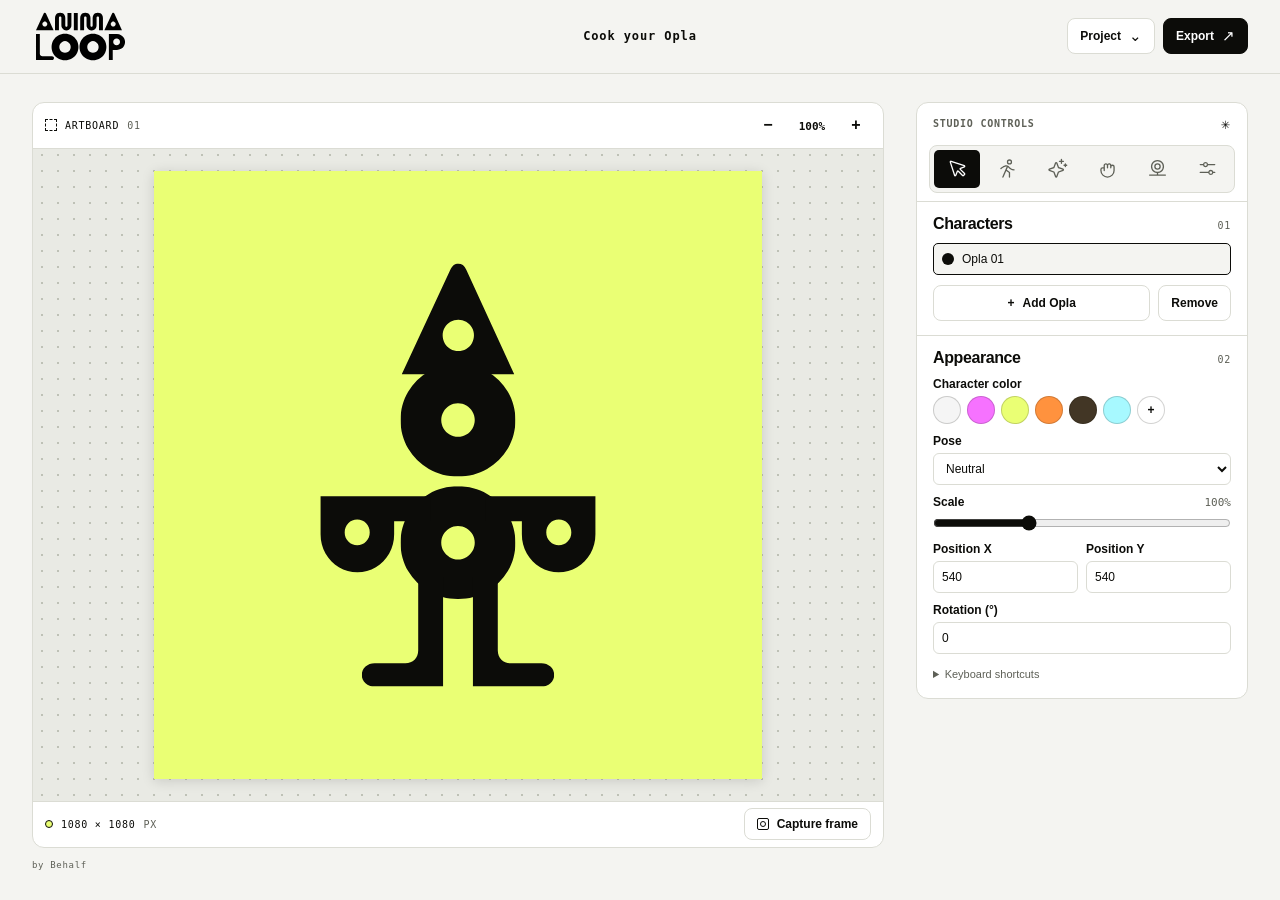
==== index.html @ 8331a2e6 "Publish ANIMALOOP Opla Studio" ====
<!doctype html>
<html lang="en">
<head>
  <meta charset="utf-8">
  <meta name="viewport" content="width=device-width, initial-scale=1">
  <meta name="description" content="Build, animate, and capture Opla festival key visuals.">
  <title>ANIMALOOP — Opla Studio</title>
  <link rel="stylesheet" href="./styles.css">
</head>
<body>
  <header class="topbar">
    <a class="brand" href="./" aria-label="Animaloop Studio">
      <img src="./src/logo.svg" alt="" width="104" height="54">
    </a>
    <h1 id="studio-title" class="header-caption mono">Cook your Opla</h1>
    <div class="header-actions">
      <details class="action-menu">
        <summary class="button">Project <span aria-hidden="true">⌄</span></summary>
        <div class="menu-content">
          <button type="button" id="project-open">Open project</button>
          <button type="button" id="project-save">Save project</button>
          <button type="button" id="reset-mode">Reset current tab</button>
          <button type="button" id="clear-scene">Remove all characters</button>
        </div>
      </details>
      <details class="action-menu">
        <summary class="button primary">Export <span aria-hidden="true">↗</span></summary>
        <div class="menu-content">
          <button type="button" id="export-svg">Download SVG</button>
          <button type="button" id="export-png">Download PNG</button>
        </div>
      </details>
    </div>
  </header>
  <main class="workspace">
    <section class="art-area" aria-label="Artboard">
      <div class="stage-card">
        <div class="stage-toolbar">
          <div class="artboard-name mono"><span class="frame-icon" aria-hidden="true"></span> ARTBOARD <span class="artboard-number">01</span></div>
          <div class="zoom-group">
            <button type="button" id="zoom-out" title="Zoom out" aria-label="Zoom out">−</button>
            <button type="button" id="zoom-reset" title="Reset zoom" aria-label="Reset zoom"><span id="zoom-value">100%</span></button>
            <button type="button" id="zoom-in" title="Zoom in" aria-label="Zoom in">+</button>
          </div>
        </div>
        <div id="viewport">
          <div class="stage-space">
            <div id="stage-wrap">
              <svg id="stage" xmlns="http://www.w3.org/2000/svg" viewBox="0 0 1080 1080" role="img" aria-label="Opla key visual"></svg>
            </div>
          </div>
        </div>
        <div class="stage-footer">
          <div class="stage-meta mono"><span class="signal"></span><span id="canvas-dimensions">1080 × 1080</span><span class="units">PX</span></div>
          <button type="button" class="button capture-button" id="capture"><span class="capture-icon" aria-hidden="true"></span> Capture frame</button>
        </div>
      </div>
      <div class="workspace-footer mono">
        <span>by Behalf</span>
        <div class="workspace-feedback">
          <span id="status" role="status" aria-live="polite"></span>
          <button type="button" id="undo-scene" hidden>Undo</button>
        </div>
      </div>
    </section>

    <aside class="inspector" aria-label="Editor controls">
      <div class="inspector-heading"><span class="eyebrow mono">STUDIO CONTROLS</span><span class="inspector-index mono">✳</span></div>
      <div id="tabs" class="tabs" role="tablist" aria-label="Editing mode">
        <button type="button" id="tab-place" role="tab" aria-label="Place" title="Place" aria-selected="true" aria-controls="panel-place" data-tab="place">
          <svg width="21" height="21" aria-hidden="true" focusable="false"><use href="./src/phosphor/tabs.svg#place"/></svg>
        </button>
        <button type="button" id="tab-walk" role="tab" aria-label="Walk" title="Walk" aria-selected="false" aria-controls="panel-walk" tabindex="-1" data-tab="walk">
          <svg width="21" height="21" aria-hidden="true" focusable="false"><use href="./src/phosphor/tabs.svg#walk"/></svg>
        </button>
        <button type="button" id="tab-effect" role="tab" aria-label="Effect" title="Effect" aria-selected="false" aria-controls="panel-effect" tabindex="-1" data-tab="effect">
          <svg width="21" height="21" aria-hidden="true" focusable="false"><use href="./src/phosphor/tabs.svg#effect"/></svg>
        </button>
        <button type="button" id="tab-physics" role="tab" aria-label="Physics" title="Physics" aria-selected="false" aria-controls="panel-physics" tabindex="-1" data-tab="physics">
          <svg width="21" height="21" aria-hidden="true" focusable="false"><use href="./src/phosphor/tabs.svg#physics"/></svg>
        </button>
        <button type="button" id="tab-camera" role="tab" aria-label="Camera" title="Camera" aria-selected="false" aria-controls="panel-camera" tabindex="-1" data-tab="camera">
          <svg width="21" height="21" aria-hidden="true" focusable="false"><use href="./src/phosphor/tabs.svg#camera"/></svg>
        </button>
        <button type="button" id="tab-settings" role="tab" aria-label="Settings" title="Settings" aria-selected="false" aria-controls="panel-settings" tabindex="-1" data-tab="settings">
          <svg width="21" height="21" aria-hidden="true" focusable="false"><use href="./src/phosphor/tabs.svg#settings"/></svg>
        </button>
      </div>

      <section id="panel-place" role="tabpanel" aria-labelledby="tab-place">
        <div class="control-section">
          <div class="section-title"><h2>Characters</h2><span class="section-index mono">01</span></div>
          <div class="item-list" id="character-list"></div>
          <div class="row-actions">
            <button type="button" class="button" id="add-character"><span aria-hidden="true">+</span> Add Opla</button>
            <button type="button" class="button" id="remove-character">Remove</button>
          </div>
        </div>
        <div class="control-section">
          <div class="section-title"><h2>Appearance</h2><span class="section-index mono">02</span></div>
          <div class="field">
            <span class="field-label" id="character-color-label">Character color</span>
            <div class="palette" id="character-palette" role="group" aria-labelledby="character-color-label"></div>
          </div>
          <label class="field">Pose
            <select id="pose"></select>
          </label>
          <label class="field"><span class="value-row">Scale <output id="scale-value" for="scale">100%</output></span>
            <input id="scale" type="range" min=".1" max="3" value="1" step=".01">
          </label>
          <div class="position-fields">
            <label class="field">Position X <input type="number" id="position-x" step="1" value="540"></label>
            <label class="field">Position Y <input type="number" id="position-y" step="1" value="540"></label>
          </div>
          <label class="field">Rotation (°) <input type="number" id="rotation" step="1" value="0"></label>
          <details class="shortcut-hint">
            <summary>Keyboard shortcuts</summary>
            <dl>
              <div><dt>Nudge</dt><dd><kbd>Arrow keys</kbd></dd></div>
              <div><dt>Nudge farther</dt><dd><kbd>Shift</kbd> + <kbd>Arrow keys</kbd></dd></div>
              <div><dt>Copy / Paste / Duplicate</dt><dd><kbd>Cmd / Ctrl</kbd> + <kbd>C / V / D</kbd></dd></div>
              <div><dt>Duplicate and move</dt><dd><kbd>Option / Alt</kbd> + drag</dd></div>
              <div><dt>Remove</dt><dd><kbd>Delete</kbd></dd></div>
              <div><dt>Undo</dt><dd><kbd>Cmd / Ctrl</kbd> + <kbd>Z</kbd></dd></div>
            </dl>
          </details>
        </div>
      </section>

      <section id="panel-walk" role="tabpanel" aria-labelledby="tab-walk" hidden>
        <div class="control-section">
          <div class="section-title"><h2>Walk cycle</h2><span class="section-index mono">01</span></div>
          <label class="field">Cycle
            <select id="walk-cycle"></select>
          </label>
          <label class="field"><span class="value-row">Speed <output id="walk-speed-value" for="walk-speed">1×</output></span>
            <input id="walk-speed" type="range" min=".25" max="2.5" step=".05" value="1">
          </label>
          <label class="field">Cycle position <input id="walk-frame" type="range" min="0" max="1000" step="1" value="0"></label>
          <label class="field">Direction
            <select id="walk-direction"></select>
          </label>
          <label class="field">Motion
            <select id="walk-motion">
              <option value="one-way">One way</option>
              <option value="oscillate">Back and forth</option>
            </select>
          </label>
          <label class="field"><span class="value-row">Travel angle <output id="walk-angle-value" for="walk-angle">0°</output></span>
            <input id="walk-angle" type="range" min="-180" max="180" step="1" value="0">
          </label>
          <label class="checkbox-field"><input id="walk-travel" type="checkbox" checked> Travel across artboard</label>
          <button id="walk-play" type="button" class="button primary wide">Play</button>
        </div>
        <div class="control-section">
          <div class="section-title"><h2>Walking stack</h2><span class="section-index mono">02</span></div>
          <div class="item-list" id="walk-list"></div>
          <div class="field">
            <span class="field-label" id="walker-color-label">New walker color</span>
            <div class="palette" id="walker-palette" role="group" aria-labelledby="walker-color-label"></div>
          </div>
          <button id="add-walker" type="button" class="button wide"><span aria-hidden="true">+</span> Add walker</button>
          <button id="walk-copy-place" type="button" class="button wide">Copy frame to Place <span aria-hidden="true">↗</span></button>
        </div>
      </section>

      <section id="panel-effect" role="tabpanel" aria-labelledby="tab-effect" hidden>
        <div class="control-section">
          <div class="section-title"><h2>Rendering</h2><span class="section-index mono">01</span></div>
          <label class="field">Effect
            <select id="effect"></select>
          </label>
          <label class="field"><span class="value-row">Amount <output id="effect-amount-value" for="effect-amount">4</output></span>
            <input id="effect-amount" type="range" min="1" max="50" step="1" value="4">
          </label>
          <div id="effect-parameters" class="parameter-fields"></div>
          <label class="field">Blend mode
            <select id="effect-blend">
              <option value="normal">Normal</option>
              <option value="multiply">Multiply</option>
              <option value="screen">Screen</option>
              <option value="overlay">Overlay</option>
              <option value="darken">Darken</option>
              <option value="lighten">Lighten</option>
              <option value="difference">Difference</option>
              <option value="exclusion">Exclusion</option>
            </select>
          </label>
          <label class="field">Filter
            <select id="effect-filter">
              <option value="none">None</option>
              <option value="particles">Particles</option>
              <option value="lofi">Lo-fi</option>
              <option value="dither">Dither</option>
              <option value="halftone">Halftone</option>
              <option value="scanlines">Scanlines</option>
              <option value="grain">Grain</option>
              <option value="ink-bleed">Ink bleed</option>
            </select>
          </label>
          <label class="field"><span class="value-row">Filter strength <output id="effect-filter-strength-value" for="effect-filter-strength">4</output></span>
            <input id="effect-filter-strength" type="range" min="1" max="20" step="1" value="4">
          </label>
          <label class="field">Cycle position <input id="effect-frame" type="range" min="0" max="1000" step="1" value="0"></label>
          <button id="effect-play" type="button" class="button primary wide">Play</button>
        </div>
      </section>

      <section id="panel-physics" role="tabpanel" aria-labelledby="tab-physics" hidden>
        <div class="control-section">
          <div class="section-title"><h2>Physics</h2><span class="section-index mono">04</span></div>
          <p class="control-note">Grab Opla anywhere on the artboard. Swing it, let it drop, or flick to throw.</p>
          <label class="field"><span class="value-row">Gravity <output id="physics-gravity-value" for="physics-gravity">1×</output></span>
            <input id="physics-gravity" type="range" min="0" max="2" step=".05" value="1">
          </label>
          <label class="field"><span class="value-row">Bounce <output id="physics-bounce-value" for="physics-bounce">55%</output></span>
            <input id="physics-bounce" type="range" min="0" max="1" step=".05" value=".55">
          </label>
          <label class="checkbox-field"><input id="physics-pile" type="checkbox"> Stack characters on impact</label>
          <label class="checkbox-field"><input id="physics-puppet" type="checkbox"> Swing arms and legs</label>
          <label class="checkbox-field"><input id="physics-drop-copies" type="checkbox"> Click to add Opla</label>
          <div class="row-actions">
            <button id="physics-reset" type="button" class="button">Reset physics</button>
            <button id="physics-remove" type="button" class="button">Remove selected Opla</button>
          </div>
        </div>
      </section>

      <section id="panel-camera" role="tabpanel" aria-labelledby="tab-camera" hidden>
        <div class="control-section">
          <div class="section-title"><h2>Camera</h2><span class="section-index mono">05</span></div>
          <p class="control-note">Move in front of your camera to puppeteer the selected Opla. Step back so your arms and legs are in view.</p>
          <div id="camera-preview" class="camera-preview" hidden>
            <video id="camera-video" aria-label="Mirrored webcam preview" muted autoplay playsinline></video>
          </div>
          <p id="camera-status" class="camera-status mono" role="status" aria-live="polite">Camera off</p>
          <label class="checkbox-field"><input id="camera-auto-zoom" type="checkbox" checked> Auto zoom</label>
          <label class="field"><span class="value-row">Sensitivity <output id="camera-sensitivity-value" for="camera-sensitivity">1×</output></span>
            <input id="camera-sensitivity" type="range" min=".25" max="2" step=".05" value="1">
          </label>
          <div class="row-actions">
            <button id="camera-start" type="button" class="button primary">Start camera</button>
            <button id="camera-stop" type="button" class="button" disabled>Stop</button>
          </div>
        </div>
      </section>

      <section id="panel-settings" role="tabpanel" aria-labelledby="tab-settings" hidden>
        <div class="control-section">
          <div class="section-title"><h2>Artboard</h2><span class="section-index mono">06</span></div>
          <div class="field">
            <span class="field-label" id="background-color-label">Background color</span>
            <div class="palette" id="background-palette" role="group" aria-labelledby="background-color-label"></div>
          </div>
          <label class="field">Canvas size
            <select id="canvas-size">
              <option value="1080x1080">Square · 1080 × 1080</option>
              <option value="1080x1350">Portrait · 1080 × 1350</option>
              <option value="1920x1080">Landscape · 1920 × 1080</option>
              <option value="1080x1920">Story · 1080 × 1920</option>
              <option value="custom">Custom</option>
            </select>
          </label>
          <form id="canvas-custom" class="position-fields" hidden>
            <label class="field">Width (px) <input type="number" id="canvas-width" required min="128" max="4096" step="1" value="1080"></label>
            <label class="field">Height (px) <input type="number" id="canvas-height" required min="128" max="4096" step="1" value="1080"></label>
            <button type="submit" class="button">Apply size</button>
          </form>
          <label class="checkbox-field"><input id="settings-transparent" type="checkbox"> Transparent background</label>
          <label class="checkbox-field"><input id="show-guides" type="checkbox" checked> Show workspace grid</label>
          <label class="checkbox-field"><input id="settings-snap" type="checkbox"> Snap to grid</label>
          <label class="field">Grid size (px)
            <input id="settings-grid-size" type="number" min="4" max="128" step="1" value="16">
          </label>
        </div>
      </section>
    </aside>
  </main>
  <script type="module" src="./app.js"></script>
</body>
</html>
---- styles.css ----
/* Foundations adapted from Open Design's Minimal system. */
:root {
  color-scheme: light;
  --ink: #0c0c09;
  --surface: #f4f4f1;
  --paper: #fff;
  --muted: #5e6057;
  --line: #dbdcd4;
  --lime: #eaff74;
  --sans: "Open Sans", Arial, sans-serif;
  --display: Inter, Arial, sans-serif;
  --mono: Inconsolata, "SFMono-Regular", Consolas, monospace;
  --radius: 8px;
  font-family: var(--sans);
  color: var(--ink);
  background: var(--surface);
  font-synthesis: none;
}

*, *::before, *::after { box-sizing: border-box; }
[hidden] { display: none !important; }
body { margin: 0; }
a { color: inherit; }
button, input, select { font: inherit; color: inherit; }
button, summary, select, input[type="range"], input[type="color"], input[type="checkbox"] { cursor: pointer; }
button:disabled { opacity: .4; cursor: default; }
:where(button, summary, select, input, a):focus-visible { outline: 2px solid #312c85; outline-offset: 3px; }
.mono { font-family: var(--mono); letter-spacing: .075em; }

.topbar {
  position: relative;
  z-index: 2;
  display: grid;
  grid-template-columns: 1fr auto 1fr;
  align-items: center;
  gap: 24px;
  min-height: 72px;
  padding: 12px 32px;
  border-bottom: 1px solid var(--line);
}

.brand { display: inline-flex; align-items: center; justify-self: start; }
.brand img { display: block; width: 94px; height: auto; }
.header-caption { margin: 0; font-size: 12px; font-weight: 700; white-space: nowrap; }
.header-actions { display: flex; gap: 8px; justify-self: end; }
.button {
  display: inline-flex;
  align-items: center;
  justify-content: center;
  gap: 8px;
  min-height: 36px;
  padding: 6px 12px;
  border: 1px solid var(--line);
  border-radius: var(--radius);
  background: var(--paper);
  font-size: 12px;
  font-weight: 700;
  white-space: nowrap;
  transition: background 150ms ease, border-color 150ms ease;
}
.button:hover:not(:disabled) { background: var(--surface); border-color: var(--ink); }
.primary { color: var(--paper); background: var(--ink); border-color: var(--ink); }
.primary:hover:not(:disabled) { background: #36372f; }
.action-menu { position: relative; }
.action-menu summary { list-style: none; }
.action-menu summary::-webkit-details-marker { display: none; }
.action-menu summary span { font-size: 15px; }
.menu-content {
  position: absolute;
  z-index: 4;
  top: calc(100% + 8px);
  right: 0;
  min-width: 156px;
  padding: 4px;
  border: 1px solid var(--line);
  border-radius: var(--radius);
  background: var(--paper);
  box-shadow: 0 8px 20px #0c0c0914;
}
.menu-content button { display: block; width: 100%; text-align: left; padding: 8px 12px; border: 0; border-radius: 4px; background: transparent; font-size: 12px; }
.menu-content button:hover { background: var(--surface); }
#reset-mode { border-top: 1px solid var(--line); margin-top: 4px; }

.workspace { display: grid; grid-template-columns: minmax(0, 1fr) 332px; gap: 32px; align-items: start; padding: 28px 32px 24px; max-width: 1600px; margin: auto; }
.art-area { min-width: 0; }
.eyebrow { display: flex; align-items: center; gap: 8px; color: var(--muted); font-size: 10px; font-weight: 700; margin: 0; }
.signal { width: 8px; height: 8px; flex: 0 0 8px; display: inline-block; border-radius: 50%; background: var(--lime); border: 1px solid var(--ink); }

.stage-card { border: 1px solid var(--line); border-radius: 12px; overflow: clip; background: var(--paper); }
.stage-toolbar, .stage-footer { min-height: 46px; display: flex; align-items: center; justify-content: space-between; gap: 12px; padding: 6px 12px; }
.stage-toolbar { border-bottom: 1px solid var(--line); }
.stage-footer { border-top: 1px solid var(--line); }
.artboard-name, .stage-meta { display: inline-flex; align-items: center; gap: 8px; font-size: 10px; white-space: nowrap; }
.artboard-number, .units { color: var(--muted); }
.frame-icon, .capture-icon { display: inline-block; flex: none; width: 12px; height: 12px; border: 1px dashed currentColor; }
.capture-icon { border-style: solid; border-radius: 2px; position: relative; }
.capture-icon::after { content: ""; position: absolute; inset: 2px; border: 1px solid currentColor; border-radius: 50%; }
.capture-button { min-height: 32px; }
.zoom-group { display: flex; align-items: center; gap: 2px; }
.zoom-group button { min-width: 30px; min-height: 28px; padding: 4px 6px; border: 0; border-radius: 4px; background: transparent; font-weight: 700; }
.zoom-group button:hover { background: var(--surface); }
#zoom-value { display: inline-block; min-width: 42px; font-family: var(--mono); font-size: 11px; }

#viewport {
  overflow: auto;
  background-color: #e9eae4;
  background-image: radial-gradient(#bec1b6 0.75px, transparent 0.75px);
  background-size: var(--workspace-grid-size, 16px) var(--workspace-grid-size, 16px);
  background-position: center;
  height: clamp(340px, calc(100svh - 248px), 780px);
  container-type: size;
}
#canvas-custom button { grid-column: 1 / -1; }
#stage[data-mode="camera"] [data-character] { cursor: pointer; }
#viewport[data-guides="false"] { background-image: none; }
.stage-space { display: grid; place-items: center; min-width: 100%; min-height: 100%; padding: 22px; width: max-content; }
#stage-wrap {
  --stage-ratio: 1 / 1;
  --stage-aspect: 1;
  --view-zoom: 1;
  width: calc(min(100cqw - 44px, (100cqh - 44px) * var(--stage-aspect)) * var(--view-zoom));
  aspect-ratio: var(--stage-ratio);
  background: var(--lime);
  box-shadow: 0 2px 12px #0c0c0924;
}
#stage-wrap[data-transparent="true"] {
  background: repeating-conic-gradient(#f4f4f1 0% 25%, #e1e2da 0% 50%) 0 0 / 16px 16px;
}
#stage { width: 100%; height: 100%; display: block; touch-action: none; }
#stage[data-mode="place"] { overflow: visible; }
#stage[data-mode="place"] [data-character],
#stage[data-mode="physics"] [data-character] { cursor: grab; }
#stage[data-dragging="true"] [data-character] { cursor: grabbing; }
.selection-box { pointer-events: none; fill: none; stroke: #312c85; stroke-width: 1; vector-effect: non-scaling-stroke; }
.scale-handle { fill: var(--paper); stroke: #312c85; stroke-width: 1.5; vector-effect: non-scaling-stroke; cursor: nwse-resize; }
.scale-handle:hover { fill: #312c85; }
.scale-handle[data-corner="ne"], .scale-handle[data-corner="sw"] { cursor: nesw-resize; }
.rotation-stem { pointer-events: none; stroke: #312c85; stroke-width: 1; vector-effect: non-scaling-stroke; }
.rotation-handle { fill: var(--paper); stroke: #312c85; stroke-width: 1.5; vector-effect: non-scaling-stroke; cursor: grab; }
.rotation-handle:hover { fill: #312c85; }
.rotation-handle:active { cursor: grabbing; }
.workspace-footer { display: flex; justify-content: space-between; gap: 8px; align-items: baseline; margin: 12px 0 0; font-size: 9px; color: var(--muted); }
.workspace-feedback { display: flex; align-items: baseline; gap: 8px; }
#status { text-align: center; color: var(--ink); }
#undo-scene { min-height: 24px; padding: 2px 6px; border: 0; border-radius: 4px; background: transparent; font-weight: 700; text-decoration: underline; }
#undo-scene:hover { background: var(--paper); }

.inspector { background: var(--paper); border: 1px solid var(--line); border-radius: 12px; min-width: 0; }
.inspector-heading { min-height: 42px; display: flex; align-items: center; justify-content: space-between; gap: 12px; padding: 0 16px; }
.inspector-index { font-size: 15px; }
.tabs { display: grid; grid-template-columns: repeat(6, minmax(0, 1fr)); gap: 4px; background: var(--surface); margin: 0 12px 8px; padding: 4px; border: 1px solid var(--line); border-radius: var(--radius); }
.tabs button { display: grid; place-items: center; min-height: 38px; padding: 4px; background: transparent; border: 0; border-radius: 5px; color: var(--muted); transition: color 150ms ease, background 150ms ease; }
.tabs svg { display: block; fill: currentColor; }
.tabs button:hover { color: var(--ink); }
.tabs button[aria-selected="true"], .tabs button.active { color: var(--paper); background: var(--ink); }
.control-section { display: grid; gap: 10px; padding: 12px 16px 14px; border-top: 1px solid var(--line); }
.section-title { display: flex; justify-content: space-between; align-items: baseline; gap: 8px; }
.section-title h2 { margin: 0; font: 750 16px/1.2 var(--display); letter-spacing: -.025em; }
.section-index { font-size: 10px; color: var(--muted); }
.control-note { margin: 0; color: var(--muted); font-size: 12px; line-height: 1.5; }
.shortcut-hint { color: var(--muted); font-size: 11px; }
.shortcut-hint summary { padding-block: 4px; }
.shortcut-hint dl { display: grid; gap: 6px; margin: 4px 0 0; }
.shortcut-hint dl div { display: flex; flex-wrap: wrap; justify-content: space-between; gap: 4px 8px; }
.shortcut-hint dd { margin: 0; }
.shortcut-hint kbd { font: inherit; color: var(--ink); }
.parameter-fields { display: grid; gap: 10px; }
.parameter-fields:empty { display: none; }
.camera-preview { overflow: hidden; border: 1px solid var(--line); border-radius: var(--radius); background: var(--surface); }
.camera-preview video { display: block; width: 100%; aspect-ratio: 4 / 3; object-fit: contain; transform: scaleX(-1); }
.camera-status { margin: 0; color: var(--muted); font-size: 10px; line-height: 1.4; }
.row-actions { display: flex; gap: 8px; }
.row-actions button:first-child { flex: 1; }
.wide { width: 100%; }

.item-list { display: grid; gap: 4px; }
.item-list:empty { display: none; }
.item-row { display: flex; gap: 4px; }
.item-list :where(button, .item-select) { min-height: 32px; font-size: 12px; }
.item-list :where(.item-select, button[aria-pressed]) { display: flex; align-items: center; gap: 8px; width: 100%; padding: 6px 8px; text-align: left; border: 1px solid var(--line); border-radius: 5px; background: var(--paper); }
.item-list :where(.item-select[aria-pressed="true"], .item-select[aria-current="true"], .item-select[data-active="true"], .item-select.active) { border-color: var(--ink); background: var(--surface); }
.item-dot { width: 12px; height: 12px; border-radius: 50%; border: 1px solid #0c0c0930; background: var(--swatch); }
.item-remove { flex: 0 0 32px; border: 1px solid var(--line); border-radius: 5px; background: var(--paper); }
.item-remove:hover { border-color: var(--ink); background: var(--surface); }
.walker-speed { flex: 0 0 auto; align-self: center; display: flex; align-items: center; gap: 4px; color: var(--muted); font-size: 10px; white-space: nowrap; }
.walker-speed:is(input, select), .walker-speed :is(input, select) { width: 66px; }
.empty-list { margin: 0; color: var(--muted); font-size: 12px; }
.field { display: grid; gap: 5px; min-width: 0; margin: 0; font-size: 12px; font-weight: 600; }
.value-row { display: flex; justify-content: space-between; align-items: baseline; gap: 4px; }
output { font: 500 11px/1 var(--mono); color: var(--muted); }
.position-fields { display: grid; grid-template-columns: repeat(2, minmax(0, 1fr)); gap: 8px; }
select, input[type="number"] { min-width: 0; width: 100%; min-height: 32px; border: 1px solid var(--line); border-radius: 6px; background: var(--paper); padding: 4px 8px; font-size: 12px; font-weight: 400; }
input[type="range"] { width: 100%; accent-color: var(--ink); margin: 0; min-height: 18px; }
.checkbox-field { display: flex; align-items: center; gap: 8px; font-size: 12px; }
input[type="checkbox"] { accent-color: var(--ink); }

.palette { display: flex; flex-wrap: wrap; align-items: center; gap: 6px; }
.palette button, .palette input[type="color"], .custom-color { display: grid; place-items: center; width: 28px; height: 28px; padding: 0; border: 1px solid #0c0c092e; border-radius: 50%; background: var(--swatch, var(--paper)); }
.palette button[aria-pressed="true"], .palette button.selected, .palette button.active { outline: 1px solid var(--ink); outline-offset: 2px; }
.palette button:hover { border-color: var(--ink); }
.palette input[type="color"] { appearance: none; overflow: hidden; }
.palette input[type="color"]::-webkit-color-swatch-wrapper { padding: 3px; }
.palette input[type="color"]::-webkit-color-swatch { border-radius: 50%; border: 0; }
.palette input[type="color"]::-moz-color-swatch { border-radius: 50%; border: 0; }
.custom-color { cursor: pointer; position: relative; }
.custom-color input[type="color"] { position: absolute; inset: 0; margin: 0; opacity: 0; }
.custom-color:has(:focus-visible) { outline: 2px solid #312c85; outline-offset: 3px; }
.custom-color:has(:disabled) { opacity: .4; cursor: default; }

@media (max-width: 980px) {
  .workspace { gap: 20px; padding: 24px; grid-template-columns: minmax(0, 1fr) 288px; }
  .topbar { padding-inline: 24px; }
}
@media (max-width: 740px) {
  .topbar { min-height: 60px; gap: 8px; padding: 8px 12px; }
  .header-caption { font-size: 10px; }
  .brand img { width: 78px; }
  .workspace { grid-template-columns: minmax(0, 1fr); gap: 20px; padding: 20px 12px; }
  #viewport { height: clamp(280px, 56svh, 510px); }
  .workspace-footer { font-size: 8px; }
}
@media (max-width: 390px) {
  .brand img { width: 54px; }
  .header-caption { font-size: 9px; letter-spacing: .01em; }
  .header-actions { gap: 4px; }
  .header-actions .button { gap: 4px; padding-inline: 8px; font-size: 11px; }
}
@media (prefers-reduced-motion: reduce) {
  *, *::before, *::after { transition-duration: .01ms !important; }
}
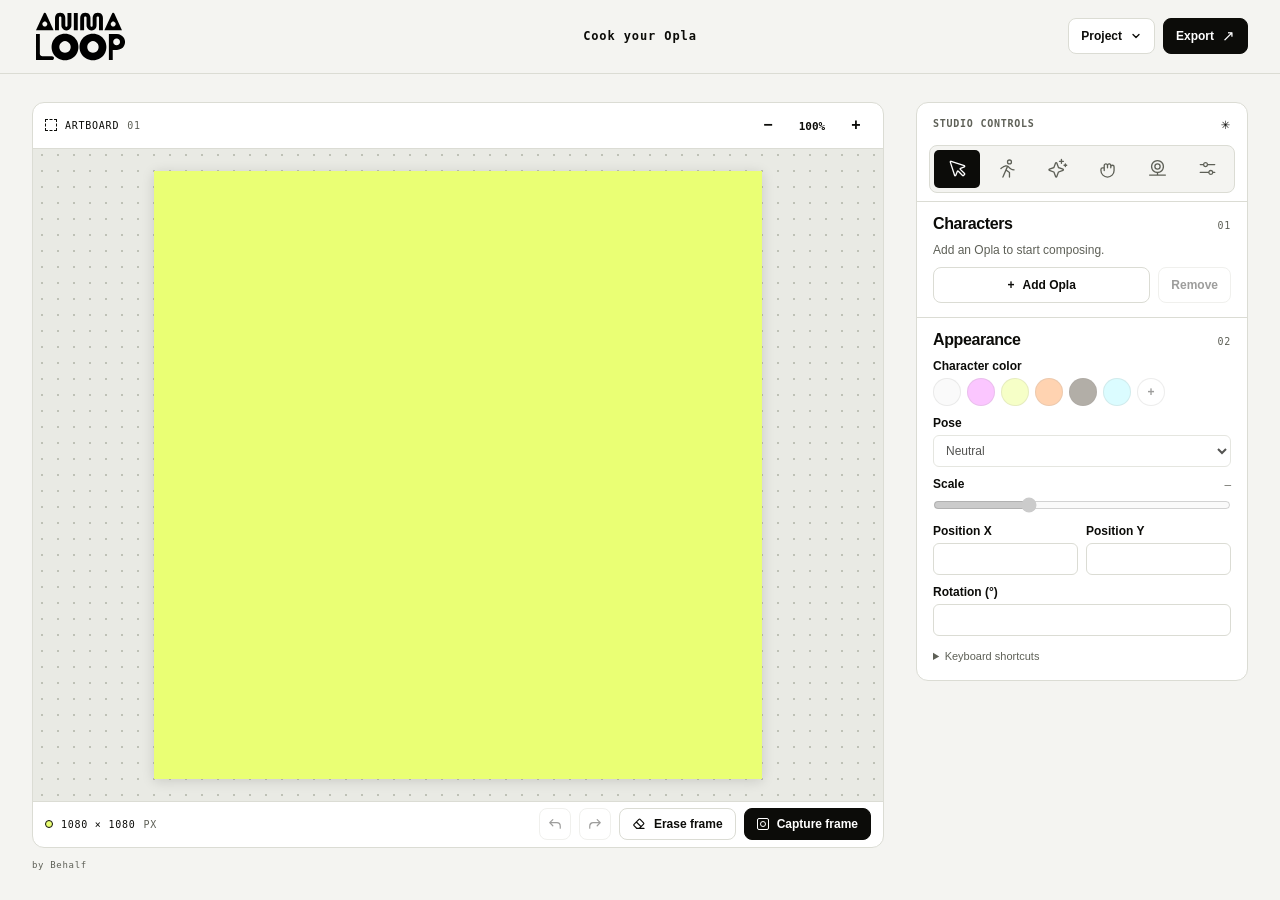
==== commit f97849a7: "Refine camera modes and artboard controls" ====
--- a/index.html
+++ b/index.html
@@ -15,7 +15,7 @@
     <h1 id="studio-title" class="header-caption mono">Cook your Opla</h1>
     <div class="header-actions">
       <details class="action-menu">
-        <summary class="button">Project <span aria-hidden="true">⌄</span></summary>
+        <summary class="button">Project <svg class="project-chevron" width="12" height="12" viewBox="0 0 12 12" fill="none" stroke="currentColor" stroke-width="1.35" stroke-linecap="round" stroke-linejoin="round" aria-hidden="true" focusable="false"><path d="m3 4.5 3 3 3-3"/></svg></summary>
         <div class="menu-content">
           <button type="button" id="project-open">Open project</button>
           <button type="button" id="project-save">Save project</button>
@@ -52,14 +52,25 @@
         </div>
         <div class="stage-footer">
           <div class="stage-meta mono"><span class="signal"></span><span id="canvas-dimensions">1080 × 1080</span><span class="units">PX</span></div>
-          <button type="button" class="button capture-button" id="capture"><span class="capture-icon" aria-hidden="true"></span> Capture frame</button>
+          <div class="frame-actions">
+            <button type="button" class="button history-button" id="undo-scene" aria-label="Undo" title="Undo" disabled>
+              <svg width="14" height="14" viewBox="0 0 16 16" fill="none" stroke="currentColor" stroke-width="1.35" stroke-linecap="round" stroke-linejoin="round" aria-hidden="true" focusable="false"><path d="M5.5 3 2 6.5 5.5 10M2 6.5h8a4 4 0 0 1 4 4v2.25"/></svg>
+            </button>
+            <button type="button" class="button history-button" id="redo-scene" aria-label="Redo" title="Redo" disabled>
+              <svg width="14" height="14" viewBox="0 0 16 16" fill="none" stroke="currentColor" stroke-width="1.35" stroke-linecap="round" stroke-linejoin="round" aria-hidden="true" focusable="false"><path d="m10.5 3 3.5 3.5-3.5 3.5M14 6.5H6a4 4 0 0 0-4 4v2.25"/></svg>
+            </button>
+            <button type="button" class="button capture-button" id="erase-frame">
+              <svg class="erase-frame-icon" width="14" height="14" viewBox="0 0 16 16" fill="none" stroke="currentColor" stroke-width="1.35" stroke-linecap="round" stroke-linejoin="round" aria-hidden="true" focusable="false"><path d="M2.3 9.8a1 1 0 0 1 0-1.4l5.6-5.6a1 1 0 0 1 1.4 0l3.9 3.9a1 1 0 0 1 0 1.4l-5 5H5.6zM5 5.7l5.3 5.3M8.2 13.1h5.5"/></svg>
+              Erase frame
+            </button>
+            <button type="button" class="button primary capture-button" id="capture"><span class="capture-icon" aria-hidden="true"></span> Capture frame</button>
+          </div>
         </div>
       </div>
       <div class="workspace-footer mono">
         <span>by Behalf</span>
         <div class="workspace-feedback">
           <span id="status" role="status" aria-live="polite"></span>
-          <button type="button" id="undo-scene" hidden>Undo</button>
         </div>
       </div>
     </section>
@@ -229,7 +240,18 @@
       <section id="panel-camera" role="tabpanel" aria-labelledby="tab-camera" hidden>
         <div class="control-section">
           <div class="section-title"><h2>Camera</h2><span class="section-index mono">05</span></div>
-          <p class="control-note">Move in front of your camera to puppeteer the selected Opla. Step back so your arms and legs are in view.</p>
+          <p class="control-note">Step back so your arms and legs are in view. Mirror follows your position in the camera, Center keeps one Opla in the middle, and Scene moves all Oplas from Place together.</p>
+          <label class="field">Composition
+            <select id="camera-composition">
+              <option value="mirror">Mirror</option>
+              <option value="center">Center</option>
+              <option value="scene">Scene</option>
+            </select>
+          </label>
+          <div class="field" id="camera-color-field">
+            <span class="field-label" id="camera-color-label">Opla color</span>
+            <div class="palette" id="camera-palette" role="group" aria-labelledby="camera-color-label"></div>
+          </div>
           <div id="camera-preview" class="camera-preview" hidden>
             <video id="camera-video" aria-label="Mirrored webcam preview" muted autoplay playsinline></video>
           </div>
--- a/styles.css
+++ b/styles.css
@@ -65,6 +65,7 @@
 .action-menu summary { list-style: none; }
 .action-menu summary::-webkit-details-marker { display: none; }
 .action-menu summary span { font-size: 15px; }
+.project-chevron { display: block; flex: none; }
 .menu-content {
   position: absolute;
   z-index: 4;
@@ -89,13 +90,16 @@
 .stage-card { border: 1px solid var(--line); border-radius: 12px; overflow: clip; background: var(--paper); }
 .stage-toolbar, .stage-footer { min-height: 46px; display: flex; align-items: center; justify-content: space-between; gap: 12px; padding: 6px 12px; }
 .stage-toolbar { border-bottom: 1px solid var(--line); }
-.stage-footer { border-top: 1px solid var(--line); }
+.stage-footer { border-top: 1px solid var(--line); flex-wrap: wrap; }
 .artboard-name, .stage-meta { display: inline-flex; align-items: center; gap: 8px; font-size: 10px; white-space: nowrap; }
 .artboard-number, .units { color: var(--muted); }
 .frame-icon, .capture-icon { display: inline-block; flex: none; width: 12px; height: 12px; border: 1px dashed currentColor; }
 .capture-icon { border-style: solid; border-radius: 2px; position: relative; }
 .capture-icon::after { content: ""; position: absolute; inset: 2px; border: 1px solid currentColor; border-radius: 50%; }
 .capture-button { min-height: 32px; }
+.frame-actions { display: flex; flex-wrap: wrap; gap: 8px; margin-inline-start: auto; }
+.history-button { width: 32px; min-height: 32px; padding: 0; }
+.erase-frame-icon { display: block; flex: none; }
 .zoom-group { display: flex; align-items: center; gap: 2px; }
 .zoom-group button { min-width: 30px; min-height: 28px; padding: 4px 6px; border: 0; border-radius: 4px; background: transparent; font-weight: 700; }
 .zoom-group button:hover { background: var(--surface); }
@@ -111,7 +115,6 @@
   container-type: size;
 }
 #canvas-custom button { grid-column: 1 / -1; }
-#stage[data-mode="camera"] [data-character] { cursor: pointer; }
 #viewport[data-guides="false"] { background-image: none; }
 .stage-space { display: grid; place-items: center; min-width: 100%; min-height: 100%; padding: 22px; width: max-content; }
 #stage-wrap {
@@ -142,8 +145,6 @@
 .workspace-footer { display: flex; justify-content: space-between; gap: 8px; align-items: baseline; margin: 12px 0 0; font-size: 9px; color: var(--muted); }
 .workspace-feedback { display: flex; align-items: baseline; gap: 8px; }
 #status { text-align: center; color: var(--ink); }
-#undo-scene { min-height: 24px; padding: 2px 6px; border: 0; border-radius: 4px; background: transparent; font-weight: 700; text-decoration: underline; }
-#undo-scene:hover { background: var(--paper); }
 
 .inspector { background: var(--paper); border: 1px solid var(--line); border-radius: 12px; min-width: 0; }
 .inspector-heading { min-height: 42px; display: flex; align-items: center; justify-content: space-between; gap: 12px; padding: 0 16px; }
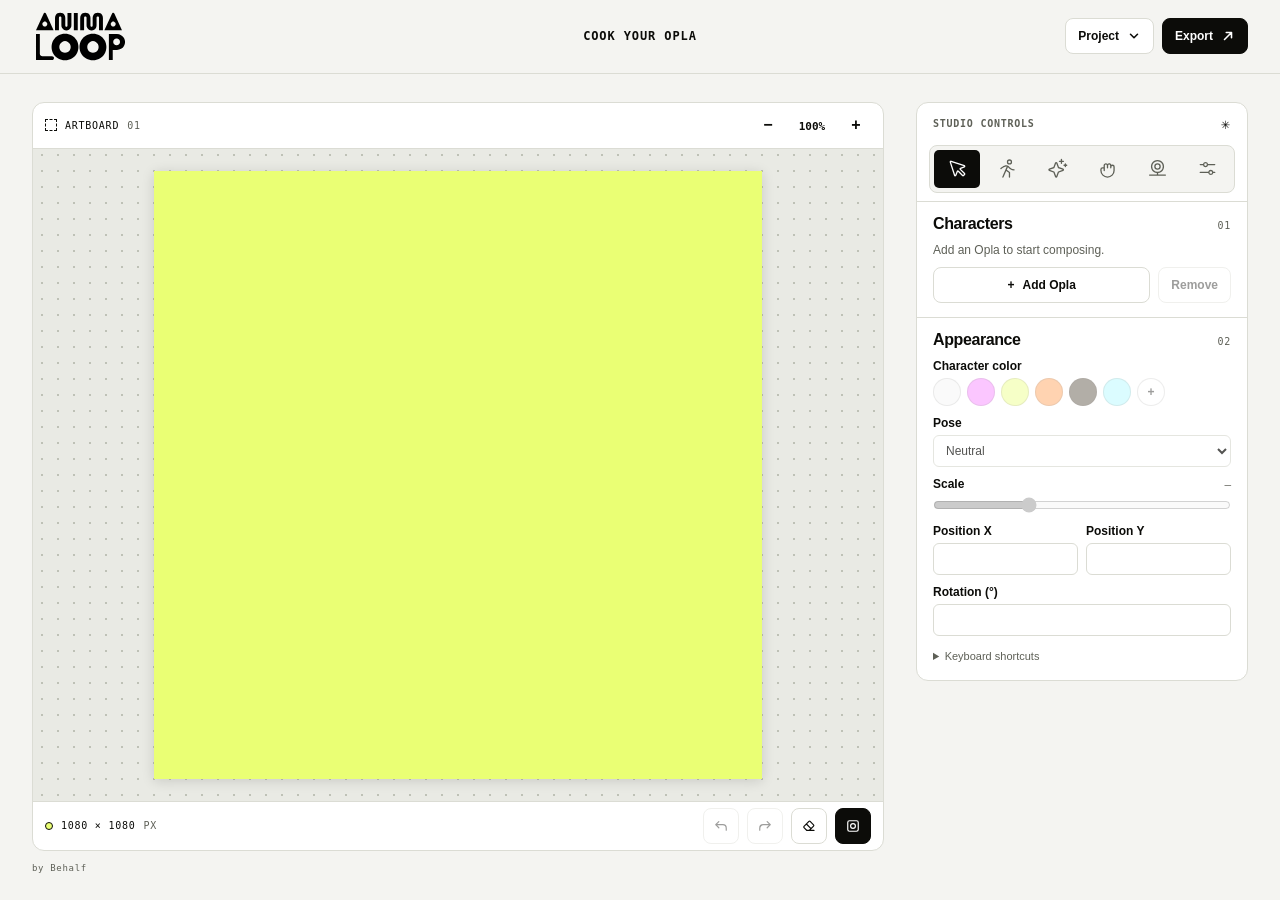
==== commit 795a21c3: "Align toolbar controls and simplify frame actions" ====
--- a/index.html
+++ b/index.html
@@ -12,10 +12,10 @@
     <a class="brand" href="./" aria-label="Animaloop Studio">
       <img src="./src/logo.svg" alt="" width="104" height="54">
     </a>
-    <h1 id="studio-title" class="header-caption mono">Cook your Opla</h1>
+    <h1 id="studio-title" class="header-caption mono">COOK YOUR OPLA</h1>
     <div class="header-actions">
       <details class="action-menu">
-        <summary class="button">Project <svg class="project-chevron" width="12" height="12" viewBox="0 0 12 12" fill="none" stroke="currentColor" stroke-width="1.35" stroke-linecap="round" stroke-linejoin="round" aria-hidden="true" focusable="false"><path d="m3 4.5 3 3 3-3"/></svg></summary>
+        <summary class="button">Project <svg class="action-icon" width="14" height="14" viewBox="0 0 12 12" fill="none" stroke="currentColor" stroke-width="1.35" stroke-linecap="round" stroke-linejoin="round" aria-hidden="true" focusable="false"><path d="m3 4.5 3 3 3-3"/></svg></summary>
         <div class="menu-content">
           <button type="button" id="project-open">Open project</button>
           <button type="button" id="project-save">Save project</button>
@@ -24,7 +24,7 @@
         </div>
       </details>
       <details class="action-menu">
-        <summary class="button primary">Export <span aria-hidden="true">↗</span></summary>
+        <summary class="button primary">Export <svg class="action-icon" width="14" height="14" viewBox="0 0 12 12" fill="none" stroke="currentColor" stroke-width="1.35" stroke-linecap="round" stroke-linejoin="round" aria-hidden="true" focusable="false"><path d="M3 9 9 3M4.5 3H9v4.5"/></svg></summary>
         <div class="menu-content">
           <button type="button" id="export-svg">Download SVG</button>
           <button type="button" id="export-png">Download PNG</button>
@@ -53,17 +53,16 @@
         <div class="stage-footer">
           <div class="stage-meta mono"><span class="signal"></span><span id="canvas-dimensions">1080 × 1080</span><span class="units">PX</span></div>
           <div class="frame-actions">
-            <button type="button" class="button history-button" id="undo-scene" aria-label="Undo" title="Undo" disabled>
+            <button type="button" class="button frame-button" id="undo-scene" aria-label="Undo" title="Undo" disabled>
               <svg width="14" height="14" viewBox="0 0 16 16" fill="none" stroke="currentColor" stroke-width="1.35" stroke-linecap="round" stroke-linejoin="round" aria-hidden="true" focusable="false"><path d="M5.5 3 2 6.5 5.5 10M2 6.5h8a4 4 0 0 1 4 4v2.25"/></svg>
             </button>
-            <button type="button" class="button history-button" id="redo-scene" aria-label="Redo" title="Redo" disabled>
+            <button type="button" class="button frame-button" id="redo-scene" aria-label="Redo" title="Redo" disabled>
               <svg width="14" height="14" viewBox="0 0 16 16" fill="none" stroke="currentColor" stroke-width="1.35" stroke-linecap="round" stroke-linejoin="round" aria-hidden="true" focusable="false"><path d="m10.5 3 3.5 3.5-3.5 3.5M14 6.5H6a4 4 0 0 0-4 4v2.25"/></svg>
             </button>
-            <button type="button" class="button capture-button" id="erase-frame">
-              <svg class="erase-frame-icon" width="14" height="14" viewBox="0 0 16 16" fill="none" stroke="currentColor" stroke-width="1.35" stroke-linecap="round" stroke-linejoin="round" aria-hidden="true" focusable="false"><path d="M2.3 9.8a1 1 0 0 1 0-1.4l5.6-5.6a1 1 0 0 1 1.4 0l3.9 3.9a1 1 0 0 1 0 1.4l-5 5H5.6zM5 5.7l5.3 5.3M8.2 13.1h5.5"/></svg>
-              Erase frame
+            <button type="button" class="button frame-button" id="erase-frame" aria-label="Erase frame" title="Erase frame">
+              <svg class="action-icon" width="14" height="14" viewBox="0 0 16 16" fill="none" stroke="currentColor" stroke-width="1.35" stroke-linecap="round" stroke-linejoin="round" aria-hidden="true" focusable="false"><path d="M2.3 9.8a1 1 0 0 1 0-1.4l5.6-5.6a1 1 0 0 1 1.4 0l3.9 3.9a1 1 0 0 1 0 1.4l-5 5H5.6zM5 5.7l5.3 5.3M8.2 13.1h5.5"/></svg>
             </button>
-            <button type="button" class="button primary capture-button" id="capture"><span class="capture-icon" aria-hidden="true"></span> Capture frame</button>
+            <button type="button" class="button primary frame-button" id="capture" aria-label="Capture frame" title="Capture frame"><svg class="action-icon" width="14" height="14" viewBox="0 0 16 16" fill="none" stroke="currentColor" stroke-width="1.35" aria-hidden="true" focusable="false"><rect x="2" y="2" width="12" height="12" rx="2"/><circle cx="8" cy="8" r="2.75"/></svg></button>
           </div>
         </div>
       </div>
--- a/styles.css
+++ b/styles.css
@@ -42,7 +42,7 @@
 .brand { display: inline-flex; align-items: center; justify-self: start; }
 .brand img { display: block; width: 94px; height: auto; }
 .header-caption { margin: 0; font-size: 12px; font-weight: 700; white-space: nowrap; }
-.header-actions { display: flex; gap: 8px; justify-self: end; }
+.header-actions { display: flex; align-items: center; gap: 8px; justify-self: end; }
 .button {
   display: inline-flex;
   align-items: center;
@@ -63,9 +63,9 @@
 .primary:hover:not(:disabled) { background: #36372f; }
 .action-menu { position: relative; }
 .action-menu summary { list-style: none; }
+.action-menu summary, .frame-button { block-size: 36px; }
 .action-menu summary::-webkit-details-marker { display: none; }
-.action-menu summary span { font-size: 15px; }
-.project-chevron { display: block; flex: none; }
+.action-icon { display: block; flex: none; }
 .menu-content {
   position: absolute;
   z-index: 4;
@@ -93,13 +93,9 @@
 .stage-footer { border-top: 1px solid var(--line); flex-wrap: wrap; }
 .artboard-name, .stage-meta { display: inline-flex; align-items: center; gap: 8px; font-size: 10px; white-space: nowrap; }
 .artboard-number, .units { color: var(--muted); }
-.frame-icon, .capture-icon { display: inline-block; flex: none; width: 12px; height: 12px; border: 1px dashed currentColor; }
-.capture-icon { border-style: solid; border-radius: 2px; position: relative; }
-.capture-icon::after { content: ""; position: absolute; inset: 2px; border: 1px solid currentColor; border-radius: 50%; }
-.capture-button { min-height: 32px; }
+.frame-icon { display: inline-block; flex: none; width: 12px; height: 12px; border: 1px dashed currentColor; }
 .frame-actions { display: flex; flex-wrap: wrap; gap: 8px; margin-inline-start: auto; }
-.history-button { width: 32px; min-height: 32px; padding: 0; }
-.erase-frame-icon { display: block; flex: none; }
+.frame-button { inline-size: 36px; padding: 0; }
 .zoom-group { display: flex; align-items: center; gap: 2px; }
 .zoom-group button { min-width: 30px; min-height: 28px; padding: 4px 6px; border: 0; border-radius: 4px; background: transparent; font-weight: 700; }
 .zoom-group button:hover { background: var(--surface); }
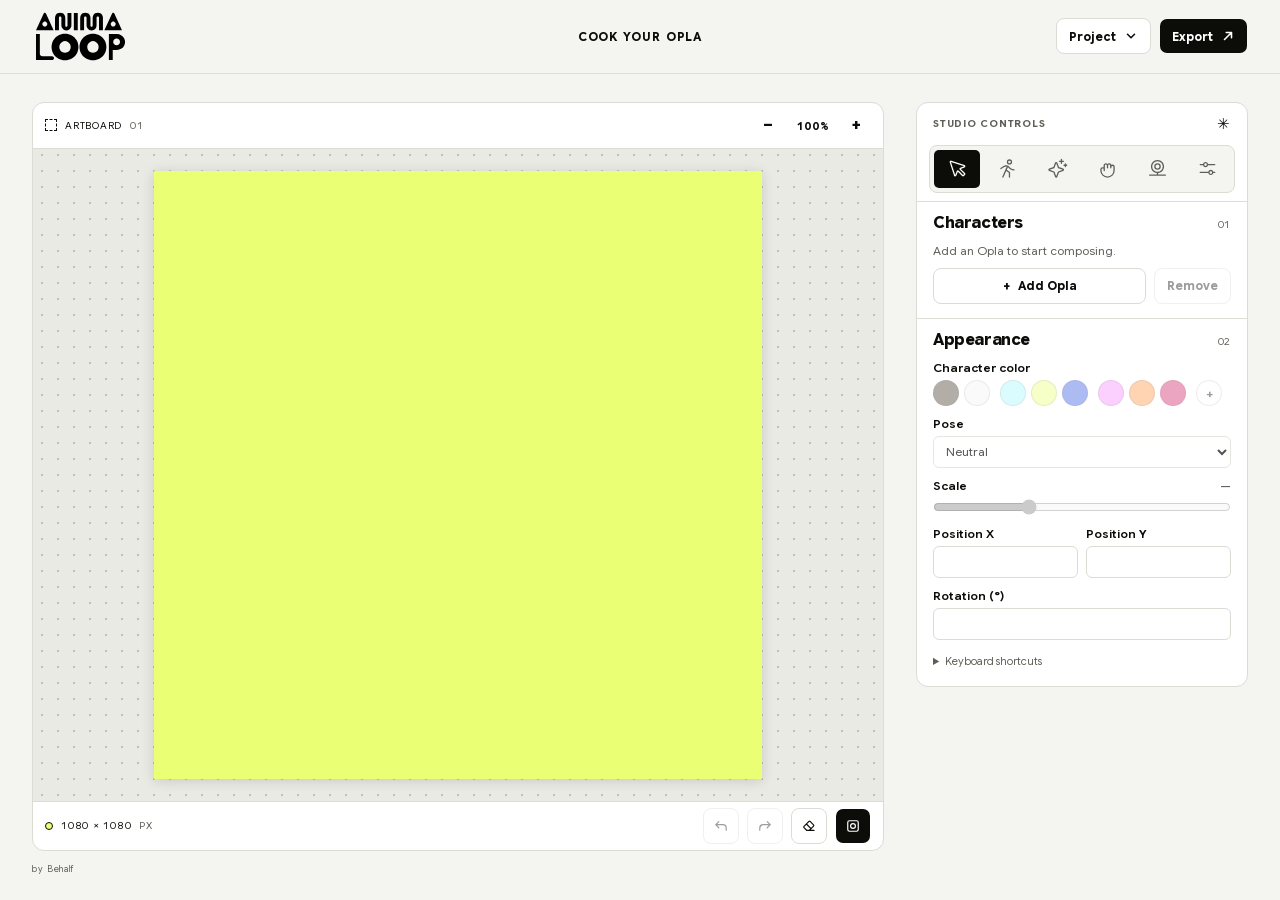
==== commit 296ecd7e: "Add ANIMALOOP poster studio" ====
--- a/index.html
+++ b/index.html
@@ -3,300 +3,11 @@
 <head>
   <meta charset="utf-8">
   <meta name="viewport" content="width=device-width, initial-scale=1">
-  <meta name="description" content="Build, animate, and capture Opla festival key visuals.">
-  <title>ANIMALOOP — Opla Studio</title>
-  <link rel="stylesheet" href="./styles.css">
+  <meta http-equiv="refresh" content="0; url=./opla.html">
+  <title>ANIMALOOP Studio</title>
 </head>
 <body>
-  <header class="topbar">
-    <a class="brand" href="./" aria-label="Animaloop Studio">
-      <img src="./src/logo.svg" alt="" width="104" height="54">
-    </a>
-    <h1 id="studio-title" class="header-caption mono">COOK YOUR OPLA</h1>
-    <div class="header-actions">
-      <details class="action-menu">
-        <summary class="button">Project <svg class="action-icon" width="14" height="14" viewBox="0 0 12 12" fill="none" stroke="currentColor" stroke-width="1.35" stroke-linecap="round" stroke-linejoin="round" aria-hidden="true" focusable="false"><path d="m3 4.5 3 3 3-3"/></svg></summary>
-        <div class="menu-content">
-          <button type="button" id="project-open">Open project</button>
-          <button type="button" id="project-save">Save project</button>
-          <button type="button" id="reset-mode">Reset current tab</button>
-          <button type="button" id="clear-scene">Remove all characters</button>
-        </div>
-      </details>
-      <details class="action-menu">
-        <summary class="button primary">Export <svg class="action-icon" width="14" height="14" viewBox="0 0 12 12" fill="none" stroke="currentColor" stroke-width="1.35" stroke-linecap="round" stroke-linejoin="round" aria-hidden="true" focusable="false"><path d="M3 9 9 3M4.5 3H9v4.5"/></svg></summary>
-        <div class="menu-content">
-          <button type="button" id="export-svg">Download SVG</button>
-          <button type="button" id="export-png">Download PNG</button>
-        </div>
-      </details>
-    </div>
-  </header>
-  <main class="workspace">
-    <section class="art-area" aria-label="Artboard">
-      <div class="stage-card">
-        <div class="stage-toolbar">
-          <div class="artboard-name mono"><span class="frame-icon" aria-hidden="true"></span> ARTBOARD <span class="artboard-number">01</span></div>
-          <div class="zoom-group">
-            <button type="button" id="zoom-out" title="Zoom out" aria-label="Zoom out">−</button>
-            <button type="button" id="zoom-reset" title="Reset zoom" aria-label="Reset zoom"><span id="zoom-value">100%</span></button>
-            <button type="button" id="zoom-in" title="Zoom in" aria-label="Zoom in">+</button>
-          </div>
-        </div>
-        <div id="viewport">
-          <div class="stage-space">
-            <div id="stage-wrap">
-              <svg id="stage" xmlns="http://www.w3.org/2000/svg" viewBox="0 0 1080 1080" role="img" aria-label="Opla key visual"></svg>
-            </div>
-          </div>
-        </div>
-        <div class="stage-footer">
-          <div class="stage-meta mono"><span class="signal"></span><span id="canvas-dimensions">1080 × 1080</span><span class="units">PX</span></div>
-          <div class="frame-actions">
-            <button type="button" class="button frame-button" id="undo-scene" aria-label="Undo" title="Undo" disabled>
-              <svg width="14" height="14" viewBox="0 0 16 16" fill="none" stroke="currentColor" stroke-width="1.35" stroke-linecap="round" stroke-linejoin="round" aria-hidden="true" focusable="false"><path d="M5.5 3 2 6.5 5.5 10M2 6.5h8a4 4 0 0 1 4 4v2.25"/></svg>
-            </button>
-            <button type="button" class="button frame-button" id="redo-scene" aria-label="Redo" title="Redo" disabled>
-              <svg width="14" height="14" viewBox="0 0 16 16" fill="none" stroke="currentColor" stroke-width="1.35" stroke-linecap="round" stroke-linejoin="round" aria-hidden="true" focusable="false"><path d="m10.5 3 3.5 3.5-3.5 3.5M14 6.5H6a4 4 0 0 0-4 4v2.25"/></svg>
-            </button>
-            <button type="button" class="button frame-button" id="erase-frame" aria-label="Erase frame" title="Erase frame">
-              <svg class="action-icon" width="14" height="14" viewBox="0 0 16 16" fill="none" stroke="currentColor" stroke-width="1.35" stroke-linecap="round" stroke-linejoin="round" aria-hidden="true" focusable="false"><path d="M2.3 9.8a1 1 0 0 1 0-1.4l5.6-5.6a1 1 0 0 1 1.4 0l3.9 3.9a1 1 0 0 1 0 1.4l-5 5H5.6zM5 5.7l5.3 5.3M8.2 13.1h5.5"/></svg>
-            </button>
-            <button type="button" class="button primary frame-button" id="capture" aria-label="Capture frame" title="Capture frame"><svg class="action-icon" width="14" height="14" viewBox="0 0 16 16" fill="none" stroke="currentColor" stroke-width="1.35" aria-hidden="true" focusable="false"><rect x="2" y="2" width="12" height="12" rx="2"/><circle cx="8" cy="8" r="2.75"/></svg></button>
-          </div>
-        </div>
-      </div>
-      <div class="workspace-footer mono">
-        <span>by Behalf</span>
-        <div class="workspace-feedback">
-          <span id="status" role="status" aria-live="polite"></span>
-        </div>
-      </div>
-    </section>
-
-    <aside class="inspector" aria-label="Editor controls">
-      <div class="inspector-heading"><span class="eyebrow mono">STUDIO CONTROLS</span><span class="inspector-index mono">✳</span></div>
-      <div id="tabs" class="tabs" role="tablist" aria-label="Editing mode">
-        <button type="button" id="tab-place" role="tab" aria-label="Place" title="Place" aria-selected="true" aria-controls="panel-place" data-tab="place">
-          <svg width="21" height="21" aria-hidden="true" focusable="false"><use href="./src/phosphor/tabs.svg#place"/></svg>
-        </button>
-        <button type="button" id="tab-walk" role="tab" aria-label="Walk" title="Walk" aria-selected="false" aria-controls="panel-walk" tabindex="-1" data-tab="walk">
-          <svg width="21" height="21" aria-hidden="true" focusable="false"><use href="./src/phosphor/tabs.svg#walk"/></svg>
-        </button>
-        <button type="button" id="tab-effect" role="tab" aria-label="Effect" title="Effect" aria-selected="false" aria-controls="panel-effect" tabindex="-1" data-tab="effect">
-          <svg width="21" height="21" aria-hidden="true" focusable="false"><use href="./src/phosphor/tabs.svg#effect"/></svg>
-        </button>
-        <button type="button" id="tab-physics" role="tab" aria-label="Physics" title="Physics" aria-selected="false" aria-controls="panel-physics" tabindex="-1" data-tab="physics">
-          <svg width="21" height="21" aria-hidden="true" focusable="false"><use href="./src/phosphor/tabs.svg#physics"/></svg>
-        </button>
-        <button type="button" id="tab-camera" role="tab" aria-label="Camera" title="Camera" aria-selected="false" aria-controls="panel-camera" tabindex="-1" data-tab="camera">
-          <svg width="21" height="21" aria-hidden="true" focusable="false"><use href="./src/phosphor/tabs.svg#camera"/></svg>
-        </button>
-        <button type="button" id="tab-settings" role="tab" aria-label="Settings" title="Settings" aria-selected="false" aria-controls="panel-settings" tabindex="-1" data-tab="settings">
-          <svg width="21" height="21" aria-hidden="true" focusable="false"><use href="./src/phosphor/tabs.svg#settings"/></svg>
-        </button>
-      </div>
-
-      <section id="panel-place" role="tabpanel" aria-labelledby="tab-place">
-        <div class="control-section">
-          <div class="section-title"><h2>Characters</h2><span class="section-index mono">01</span></div>
-          <div class="item-list" id="character-list"></div>
-          <div class="row-actions">
-            <button type="button" class="button" id="add-character"><span aria-hidden="true">+</span> Add Opla</button>
-            <button type="button" class="button" id="remove-character">Remove</button>
-          </div>
-        </div>
-        <div class="control-section">
-          <div class="section-title"><h2>Appearance</h2><span class="section-index mono">02</span></div>
-          <div class="field">
-            <span class="field-label" id="character-color-label">Character color</span>
-            <div class="palette" id="character-palette" role="group" aria-labelledby="character-color-label"></div>
-          </div>
-          <label class="field">Pose
-            <select id="pose"></select>
-          </label>
-          <label class="field"><span class="value-row">Scale <output id="scale-value" for="scale">100%</output></span>
-            <input id="scale" type="range" min=".1" max="3" value="1" step=".01">
-          </label>
-          <div class="position-fields">
-            <label class="field">Position X <input type="number" id="position-x" step="1" value="540"></label>
-            <label class="field">Position Y <input type="number" id="position-y" step="1" value="540"></label>
-          </div>
-          <label class="field">Rotation (°) <input type="number" id="rotation" step="1" value="0"></label>
-          <details class="shortcut-hint">
-            <summary>Keyboard shortcuts</summary>
-            <dl>
-              <div><dt>Nudge</dt><dd><kbd>Arrow keys</kbd></dd></div>
-              <div><dt>Nudge farther</dt><dd><kbd>Shift</kbd> + <kbd>Arrow keys</kbd></dd></div>
-              <div><dt>Copy / Paste / Duplicate</dt><dd><kbd>Cmd / Ctrl</kbd> + <kbd>C / V / D</kbd></dd></div>
-              <div><dt>Duplicate and move</dt><dd><kbd>Option / Alt</kbd> + drag</dd></div>
-              <div><dt>Remove</dt><dd><kbd>Delete</kbd></dd></div>
-              <div><dt>Undo</dt><dd><kbd>Cmd / Ctrl</kbd> + <kbd>Z</kbd></dd></div>
-            </dl>
-          </details>
-        </div>
-      </section>
-
-      <section id="panel-walk" role="tabpanel" aria-labelledby="tab-walk" hidden>
-        <div class="control-section">
-          <div class="section-title"><h2>Walk cycle</h2><span class="section-index mono">01</span></div>
-          <label class="field">Cycle
-            <select id="walk-cycle"></select>
-          </label>
-          <label class="field"><span class="value-row">Speed <output id="walk-speed-value" for="walk-speed">1×</output></span>
-            <input id="walk-speed" type="range" min=".25" max="2.5" step=".05" value="1">
-          </label>
-          <label class="field">Cycle position <input id="walk-frame" type="range" min="0" max="1000" step="1" value="0"></label>
-          <label class="field">Direction
-            <select id="walk-direction"></select>
-          </label>
-          <label class="field">Motion
-            <select id="walk-motion">
-              <option value="one-way">One way</option>
-              <option value="oscillate">Back and forth</option>
-            </select>
-          </label>
-          <label class="field"><span class="value-row">Travel angle <output id="walk-angle-value" for="walk-angle">0°</output></span>
-            <input id="walk-angle" type="range" min="-180" max="180" step="1" value="0">
-          </label>
-          <label class="checkbox-field"><input id="walk-travel" type="checkbox" checked> Travel across artboard</label>
-          <button id="walk-play" type="button" class="button primary wide">Play</button>
-        </div>
-        <div class="control-section">
-          <div class="section-title"><h2>Walking stack</h2><span class="section-index mono">02</span></div>
-          <div class="item-list" id="walk-list"></div>
-          <div class="field">
-            <span class="field-label" id="walker-color-label">New walker color</span>
-            <div class="palette" id="walker-palette" role="group" aria-labelledby="walker-color-label"></div>
-          </div>
-          <button id="add-walker" type="button" class="button wide"><span aria-hidden="true">+</span> Add walker</button>
-          <button id="walk-copy-place" type="button" class="button wide">Copy frame to Place <span aria-hidden="true">↗</span></button>
-        </div>
-      </section>
-
-      <section id="panel-effect" role="tabpanel" aria-labelledby="tab-effect" hidden>
-        <div class="control-section">
-          <div class="section-title"><h2>Rendering</h2><span class="section-index mono">01</span></div>
-          <label class="field">Effect
-            <select id="effect"></select>
-          </label>
-          <label class="field"><span class="value-row">Amount <output id="effect-amount-value" for="effect-amount">4</output></span>
-            <input id="effect-amount" type="range" min="1" max="50" step="1" value="4">
-          </label>
-          <div id="effect-parameters" class="parameter-fields"></div>
-          <label class="field">Blend mode
-            <select id="effect-blend">
-              <option value="normal">Normal</option>
-              <option value="multiply">Multiply</option>
-              <option value="screen">Screen</option>
-              <option value="overlay">Overlay</option>
-              <option value="darken">Darken</option>
-              <option value="lighten">Lighten</option>
-              <option value="difference">Difference</option>
-              <option value="exclusion">Exclusion</option>
-            </select>
-          </label>
-          <label class="field">Filter
-            <select id="effect-filter">
-              <option value="none">None</option>
-              <option value="particles">Particles</option>
-              <option value="lofi">Lo-fi</option>
-              <option value="dither">Dither</option>
-              <option value="halftone">Halftone</option>
-              <option value="scanlines">Scanlines</option>
-              <option value="grain">Grain</option>
-              <option value="ink-bleed">Ink bleed</option>
-            </select>
-          </label>
-          <label class="field"><span class="value-row">Filter strength <output id="effect-filter-strength-value" for="effect-filter-strength">4</output></span>
-            <input id="effect-filter-strength" type="range" min="1" max="20" step="1" value="4">
-          </label>
-          <label class="field">Cycle position <input id="effect-frame" type="range" min="0" max="1000" step="1" value="0"></label>
-          <button id="effect-play" type="button" class="button primary wide">Play</button>
-        </div>
-      </section>
-
-      <section id="panel-physics" role="tabpanel" aria-labelledby="tab-physics" hidden>
-        <div class="control-section">
-          <div class="section-title"><h2>Physics</h2><span class="section-index mono">04</span></div>
-          <p class="control-note">Grab Opla anywhere on the artboard. Swing it, let it drop, or flick to throw.</p>
-          <label class="field"><span class="value-row">Gravity <output id="physics-gravity-value" for="physics-gravity">1×</output></span>
-            <input id="physics-gravity" type="range" min="0" max="2" step=".05" value="1">
-          </label>
-          <label class="field"><span class="value-row">Bounce <output id="physics-bounce-value" for="physics-bounce">55%</output></span>
-            <input id="physics-bounce" type="range" min="0" max="1" step=".05" value=".55">
-          </label>
-          <label class="checkbox-field"><input id="physics-pile" type="checkbox"> Stack characters on impact</label>
-          <label class="checkbox-field"><input id="physics-puppet" type="checkbox"> Swing arms and legs</label>
-          <label class="checkbox-field"><input id="physics-drop-copies" type="checkbox"> Click to add Opla</label>
-          <div class="row-actions">
-            <button id="physics-reset" type="button" class="button">Reset physics</button>
-            <button id="physics-remove" type="button" class="button">Remove selected Opla</button>
-          </div>
-        </div>
-      </section>
-
-      <section id="panel-camera" role="tabpanel" aria-labelledby="tab-camera" hidden>
-        <div class="control-section">
-          <div class="section-title"><h2>Camera</h2><span class="section-index mono">05</span></div>
-          <p class="control-note">Step back so your arms and legs are in view. Mirror follows your position in the camera, Center keeps one Opla in the middle, and Scene moves all Oplas from Place together.</p>
-          <label class="field">Composition
-            <select id="camera-composition">
-              <option value="mirror">Mirror</option>
-              <option value="center">Center</option>
-              <option value="scene">Scene</option>
-            </select>
-          </label>
-          <div class="field" id="camera-color-field">
-            <span class="field-label" id="camera-color-label">Opla color</span>
-            <div class="palette" id="camera-palette" role="group" aria-labelledby="camera-color-label"></div>
-          </div>
-          <div id="camera-preview" class="camera-preview" hidden>
-            <video id="camera-video" aria-label="Mirrored webcam preview" muted autoplay playsinline></video>
-          </div>
-          <p id="camera-status" class="camera-status mono" role="status" aria-live="polite">Camera off</p>
-          <label class="checkbox-field"><input id="camera-auto-zoom" type="checkbox" checked> Auto zoom</label>
-          <label class="field"><span class="value-row">Sensitivity <output id="camera-sensitivity-value" for="camera-sensitivity">1×</output></span>
-            <input id="camera-sensitivity" type="range" min=".25" max="2" step=".05" value="1">
-          </label>
-          <div class="row-actions">
-            <button id="camera-start" type="button" class="button primary">Start camera</button>
-            <button id="camera-stop" type="button" class="button" disabled>Stop</button>
-          </div>
-        </div>
-      </section>
-
-      <section id="panel-settings" role="tabpanel" aria-labelledby="tab-settings" hidden>
-        <div class="control-section">
-          <div class="section-title"><h2>Artboard</h2><span class="section-index mono">06</span></div>
-          <div class="field">
-            <span class="field-label" id="background-color-label">Background color</span>
-            <div class="palette" id="background-palette" role="group" aria-labelledby="background-color-label"></div>
-          </div>
-          <label class="field">Canvas size
-            <select id="canvas-size">
-              <option value="1080x1080">Square · 1080 × 1080</option>
-              <option value="1080x1350">Portrait · 1080 × 1350</option>
-              <option value="1920x1080">Landscape · 1920 × 1080</option>
-              <option value="1080x1920">Story · 1080 × 1920</option>
-              <option value="custom">Custom</option>
-            </select>
-          </label>
-          <form id="canvas-custom" class="position-fields" hidden>
-            <label class="field">Width (px) <input type="number" id="canvas-width" required min="128" max="4096" step="1" value="1080"></label>
-            <label class="field">Height (px) <input type="number" id="canvas-height" required min="128" max="4096" step="1" value="1080"></label>
-            <button type="submit" class="button">Apply size</button>
-          </form>
-          <label class="checkbox-field"><input id="settings-transparent" type="checkbox"> Transparent background</label>
-          <label class="checkbox-field"><input id="show-guides" type="checkbox" checked> Show workspace grid</label>
-          <label class="checkbox-field"><input id="settings-snap" type="checkbox"> Snap to grid</label>
-          <label class="field">Grid size (px)
-            <input id="settings-grid-size" type="number" min="4" max="128" step="1" value="16">
-          </label>
-        </div>
-      </section>
-    </aside>
-  </main>
-  <script type="module" src="./app.js"></script>
+  <a href="./opla.html">Cook your Opla</a>
+  <a href="./poster.html">Fry your poster</a>
 </body>
 </html>
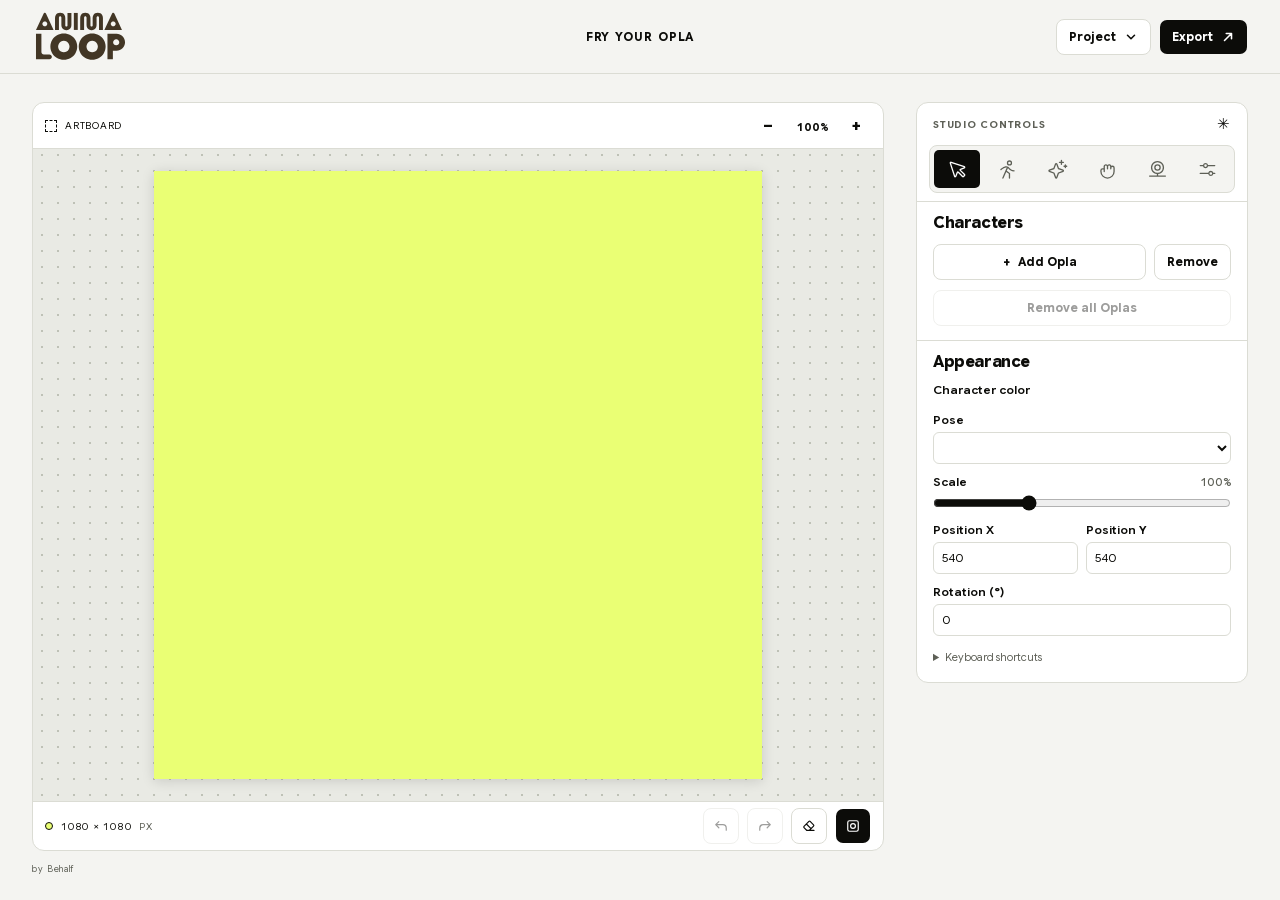
==== commit 36013b11: "Expand the ANIMALOOP studios" ====
--- a/index.html
+++ b/index.html
@@ -7,7 +7,7 @@
   <title>ANIMALOOP Studio</title>
 </head>
 <body>
-  <a href="./opla.html">Cook your Opla</a>
-  <a href="./poster.html">Fry your poster</a>
+  <a href="./opla.html">Fry Your Opla</a>
+  <a href="./poster.html">Cook Your Poster</a>
 </body>
 </html>
